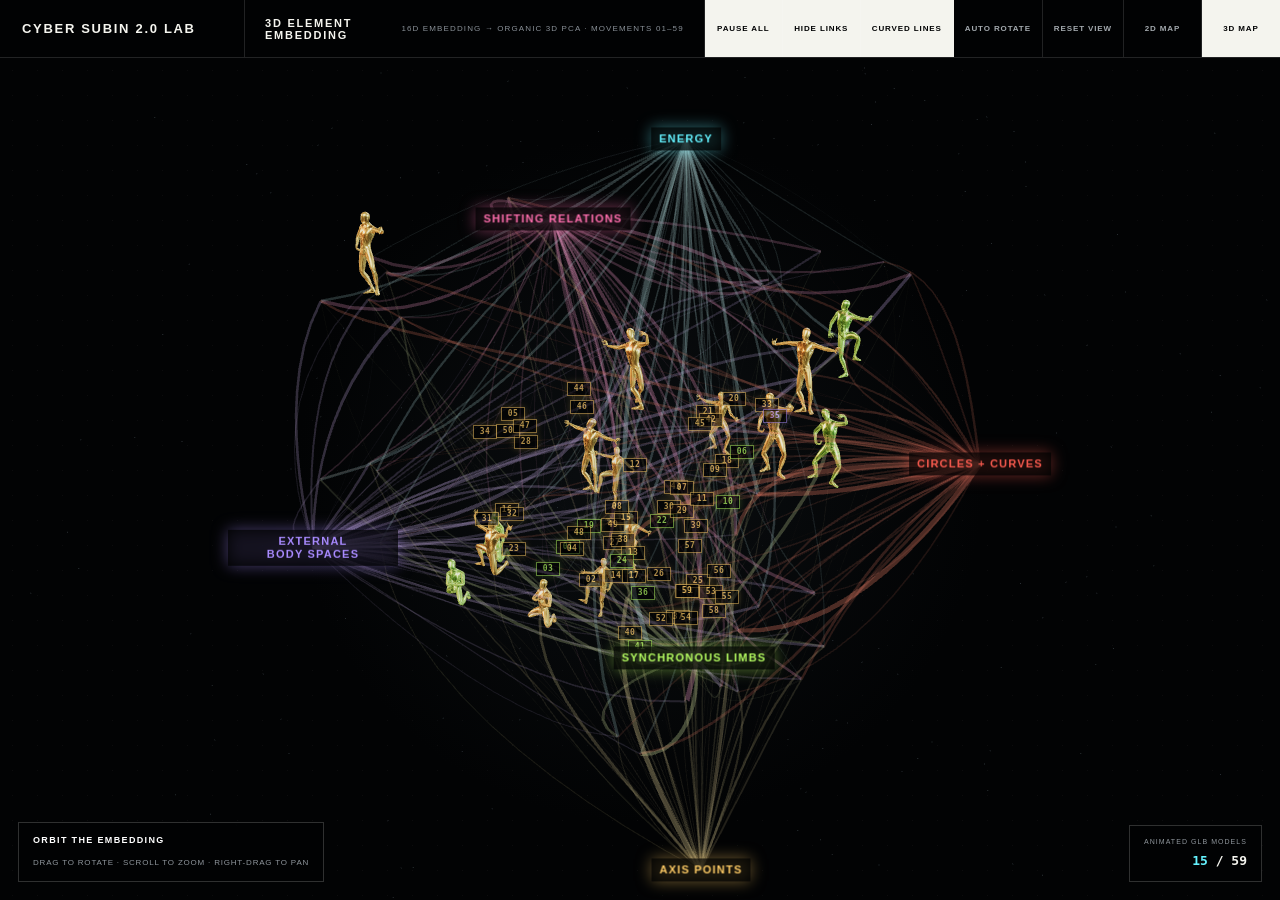
==== element-embedding-3d.html @ 4dd1ac89 "add new map" ====
<!doctype html>
<html lang="en">
  <head>
    <meta charset="UTF-8" />
    <meta name="viewport" content="width=device-width, initial-scale=1.0" />
    <meta
      name="description"
      content="A rotatable organic three-dimensional embedding of 59 animated Thai dance movements and six movement elements."
    />
    <title>Cyber Subin 2.0 — 3D Element Embedding</title>
    <link rel="stylesheet" href="/src/element-embedding-3d.css" />
    <script type="importmap">
      {
        "imports": {
          "three": "/vendor/three/build/three.module.js",
          "three/addons/": "/vendor/three/examples/jsm/"
        }
      }
    </script>
  </head>
  <body>
    <main id="element-space" class="element-space" aria-busy="true">
      <header class="space-header">
        <a class="space-header__brand" href="/">CYBER SUBIN 2.0 LAB</a>
        <div class="space-header__title">
          <strong>3D ELEMENT EMBEDDING</strong>
          <span>16D EMBEDDING → ORGANIC 3D PCA · MOVEMENTS 01–59</span>
        </div>
        <nav class="space-header__nav" aria-label="3D embedding controls and navigation">
          <button id="space-toggle-animation" type="button" aria-pressed="true">PAUSE ALL</button>
          <button id="space-toggle-links" type="button" aria-pressed="true">HIDE LINKS</button>
          <button id="space-line-style" type="button" aria-pressed="true">CURVED LINES</button>
          <button id="space-auto-rotate" type="button" aria-pressed="false">AUTO ROTATE</button>
          <button id="space-reset-view" type="button">RESET VIEW</button>
          <a href="/element-embedding.html">2D MAP</a>
          <a class="active" href="/element-embedding-3d.html" aria-current="page">3D MAP</a>
        </nav>
      </header>

      <section id="space-stage" class="space-stage" aria-label="Rotatable organic 3D dance movement embedding">
        <canvas id="space-canvas" aria-label="3D visualization; drag to rotate and scroll to zoom"></canvas>
        <div id="space-movement-labels" class="space-movement-labels" aria-hidden="true"></div>
        <div id="space-element-labels" class="space-element-labels" aria-hidden="true"></div>

        <div class="space-instructions">
          <strong>ORBIT THE EMBEDDING</strong>
          <span>DRAG TO ROTATE · SCROLL TO ZOOM · RIGHT-DRAG TO PAN</span>
        </div>

        <div id="space-status" class="space-status" aria-live="polite">
          <span>ANIMATED GLB MODELS</span>
          <strong><b id="space-loaded-count">0</b> / 59</strong>
        </div>

        <div id="space-loading" class="space-loading" role="status" aria-live="polite">
          <span class="space-loading__orbit"><i></i><i></i><i></i></span>
          <strong>BUILDING 3D EMBEDDING</strong>
          <small id="space-loading-detail">PROJECTING 16D MOVEMENT EMBEDDINGS</small>
        </div>

        <div id="space-error" class="space-error" hidden>
          <strong>THE 3D ELEMENT EMBEDDING COULD NOT LOAD</strong>
          <span id="space-error-message"></span>
        </div>
      </section>
    </main>

    <script type="module" src="/src/element-embedding-3d.js"></script>
  </body>
</html>
---- src/element-embedding-3d.css ----
:root {
  color-scheme: dark;
  --background: #020304;
  --foreground: #f5f5ef;
  --muted: #899097;
  --line: rgba(255, 255, 255, 0.13);
  --font: "Helvetica Neue", "Noto Sans Thai", Thonburi, Arial, sans-serif;
}

* {
  box-sizing: border-box;
}

html,
body {
  width: 100%;
  height: 100%;
  min-width: 320px;
  min-height: 560px;
  margin: 0;
  overflow: hidden;
  background: var(--background);
  color: var(--foreground);
  font-family: var(--font);
  -webkit-font-smoothing: antialiased;
}

button,
a {
  font: inherit;
}

.element-space {
  width: 100vw;
  height: 100dvh;
  display: grid;
  grid-template-rows: 58px minmax(0, 1fr);
  background: #020304;
}

.space-header {
  position: relative;
  z-index: 100;
  display: grid;
  grid-template-columns: 245px minmax(245px, 1fr) auto;
  align-items: stretch;
  border-bottom: 1px solid var(--line);
  background: rgba(2, 3, 4, 0.95);
  backdrop-filter: blur(16px);
}

.space-header__brand,
.space-header__title,
.space-header__nav > * {
  display: flex;
  align-items: center;
}

.space-header__brand {
  padding: 0 22px;
  border-right: 1px solid var(--line);
  color: var(--foreground);
  font-size: 13px;
  font-weight: 700;
  letter-spacing: 0.13em;
  text-decoration: none;
  white-space: nowrap;
}

.space-header__title {
  min-width: 0;
  gap: 14px;
  padding: 0 20px;
}

.space-header__title strong {
  font-size: 11px;
  letter-spacing: 0.16em;
}

.space-header__title span {
  color: var(--muted);
  font-size: 8px;
  letter-spacing: 0.14em;
  white-space: nowrap;
}

.space-header__nav {
  display: flex;
  align-items: stretch;
  border-left: 1px solid var(--line);
}

.space-header__nav > * {
  justify-content: center;
  min-width: 78px;
  padding: 0 11px;
  border: 0;
  border-right: 1px solid var(--line);
  background: transparent;
  color: #a2a8ad;
  font-size: 8px;
  font-weight: 700;
  letter-spacing: 0.11em;
  text-decoration: none;
  white-space: nowrap;
  cursor: pointer;
}

.space-header__nav > :last-child {
  border-right: 0;
}

.space-header__nav button:hover,
.space-header__nav button[aria-pressed="true"],
.space-header__nav a:hover,
.space-header__nav .active {
  background: #f4f4ee;
  color: #020304;
}

.space-header__nav button:focus-visible,
.space-header__nav a:focus-visible {
  outline: 2px solid #fff;
  outline-offset: -3px;
}

.space-stage {
  position: relative;
  min-height: 0;
  overflow: hidden;
  isolation: isolate;
  background:
    radial-gradient(circle at 50% 50%, rgba(33, 42, 48, 0.28), transparent 45%),
    #020304;
}

.space-stage::before {
  content: "";
  position: absolute;
  inset: 0;
  z-index: -1;
  opacity: 0.15;
  background-image: radial-gradient(circle, rgba(255, 255, 255, 0.25) 0.6px, transparent 0.8px);
  background-size: 25px 25px;
}

#space-canvas {
  position: absolute;
  inset: 0;
  width: 100%;
  height: 100%;
  display: block;
  outline: none;
  touch-action: none;
  cursor: grab;
}

#space-canvas:active {
  cursor: grabbing;
}

.space-movement-labels,
.space-element-labels {
  position: absolute;
  inset: 0;
  overflow: hidden;
  pointer-events: none;
}

.space-movement-label {
  --dominant-color: #fff;
  position: absolute;
  min-width: 24px;
  padding: 2px 4px;
  border: 1px solid color-mix(in srgb, var(--dominant-color), transparent 28%);
  background: rgba(0, 0, 0, 0.78);
  color: var(--dominant-color);
  font: 700 8px/1 ui-monospace, "SFMono-Regular", Menlo, monospace;
  letter-spacing: 0.05em;
  text-align: center;
  transform: translate(-50%, 20px);
  box-shadow: 0 0 7px color-mix(in srgb, var(--dominant-color), transparent 70%);
  will-change: transform, left, top;
}

.space-element-label {
  position: absolute;
  max-width: 170px;
  padding: 5px 8px;
  color: var(--element-color);
  background: rgba(2, 3, 4, 0.72);
  font-size: 11px;
  font-weight: 750;
  letter-spacing: 0.11em;
  line-height: 1.2;
  text-align: center;
  text-wrap: balance;
  transform: translate(-50%, -50%);
  filter: drop-shadow(0 0 8px color-mix(in srgb, var(--element-color), transparent 42%));
  will-change: transform, left, top;
}

.space-instructions,
.space-status {
  position: absolute;
  z-index: 20;
  bottom: 18px;
  padding: 12px 14px;
  border: 1px solid rgba(255, 255, 255, 0.18);
  background: rgba(2, 3, 4, 0.82);
  backdrop-filter: blur(14px);
  pointer-events: none;
}

.space-instructions {
  left: 18px;
}

.space-instructions strong,
.space-status span {
  display: block;
  margin-bottom: 6px;
  color: #fff;
  font-size: 9px;
  letter-spacing: 0.15em;
}

.space-instructions span {
  color: #8f969c;
  font-size: 8px;
  letter-spacing: 0.1em;
}

.space-status {
  right: 18px;
  min-width: 126px;
  text-align: right;
}

.space-status span {
  color: #8f969c;
  font-size: 7px;
}

.space-status strong {
  font: 700 13px/1 ui-monospace, "SFMono-Regular", Menlo, monospace;
}

.space-status b {
  color: #65f3ff;
}

.space-loading,
.space-error {
  position: absolute;
  z-index: 200;
  inset: 0;
  display: grid;
  place-content: center;
  justify-items: center;
  gap: 13px;
  background: #020304;
  color: #fff;
}

.space-error[hidden] {
  display: none;
}

.space-loading.is-ready {
  opacity: 0;
  visibility: hidden;
  transition: opacity 550ms ease, visibility 550ms ease;
}

.space-loading strong,
.space-error strong {
  font-size: 10px;
  letter-spacing: 0.18em;
}

.space-loading small,
.space-error span {
  color: #8d949a;
  font-size: 8px;
  letter-spacing: 0.12em;
}

.space-loading__orbit {
  position: relative;
  width: 56px;
  height: 56px;
  animation: space-spin 2.2s linear infinite;
}

.space-loading__orbit i {
  position: absolute;
  left: 50%;
  top: 50%;
  width: 7px;
  height: 7px;
  border-radius: 50%;
  background: var(--dot, #65f3ff);
}

.space-loading__orbit i:nth-child(1) { --dot: #65f3ff; transform: translate(-50%, -50%) translateY(-24px); }
.space-loading__orbit i:nth-child(2) { --dot: #ffcc66; transform: translate(-50%, -50%) rotate(120deg) translateY(-24px); }
.space-loading__orbit i:nth-child(3) { --dot: #ff6fae; transform: translate(-50%, -50%) rotate(240deg) translateY(-24px); }

@keyframes space-spin {
  to { transform: rotate(360deg); }
}

@media (max-width: 1180px) {
  .space-header {
    grid-template-columns: 190px minmax(160px, 1fr) auto;
  }

  .space-header__brand {
    padding: 0 14px;
    font-size: 10px;
  }

  .space-header__title span,
  .space-header__nav a:not(.active) {
    display: none;
  }

  .space-header__nav > * {
    min-width: 70px;
    padding: 0 8px;
    font-size: 7px;
  }
}

@media (max-width: 720px) {
  .element-space {
    grid-template-rows: 52px minmax(0, 1fr);
  }

  .space-header {
    grid-template-columns: 1fr auto;
  }

  .space-header__brand,
  #space-toggle-links,
  #space-reset-view {
    display: none;
  }

  .space-header__title {
    padding: 0 10px;
  }

  .space-header__title strong {
    font-size: 8px;
  }

  .space-header__nav > * {
    min-width: 60px;
  }

  .space-movement-label {
    font-size: 7px;
  }

  .space-element-label {
    max-width: 105px;
    font-size: 8px;
  }

  .space-instructions {
    left: 10px;
    bottom: 10px;
  }

  .space-status {
    right: 10px;
    bottom: 10px;
  }
}

@media (prefers-reduced-motion: reduce) {
  *,
  *::before,
  *::after {
    animation-duration: 0.01ms !important;
    transition-duration: 0.01ms !important;
  }
}
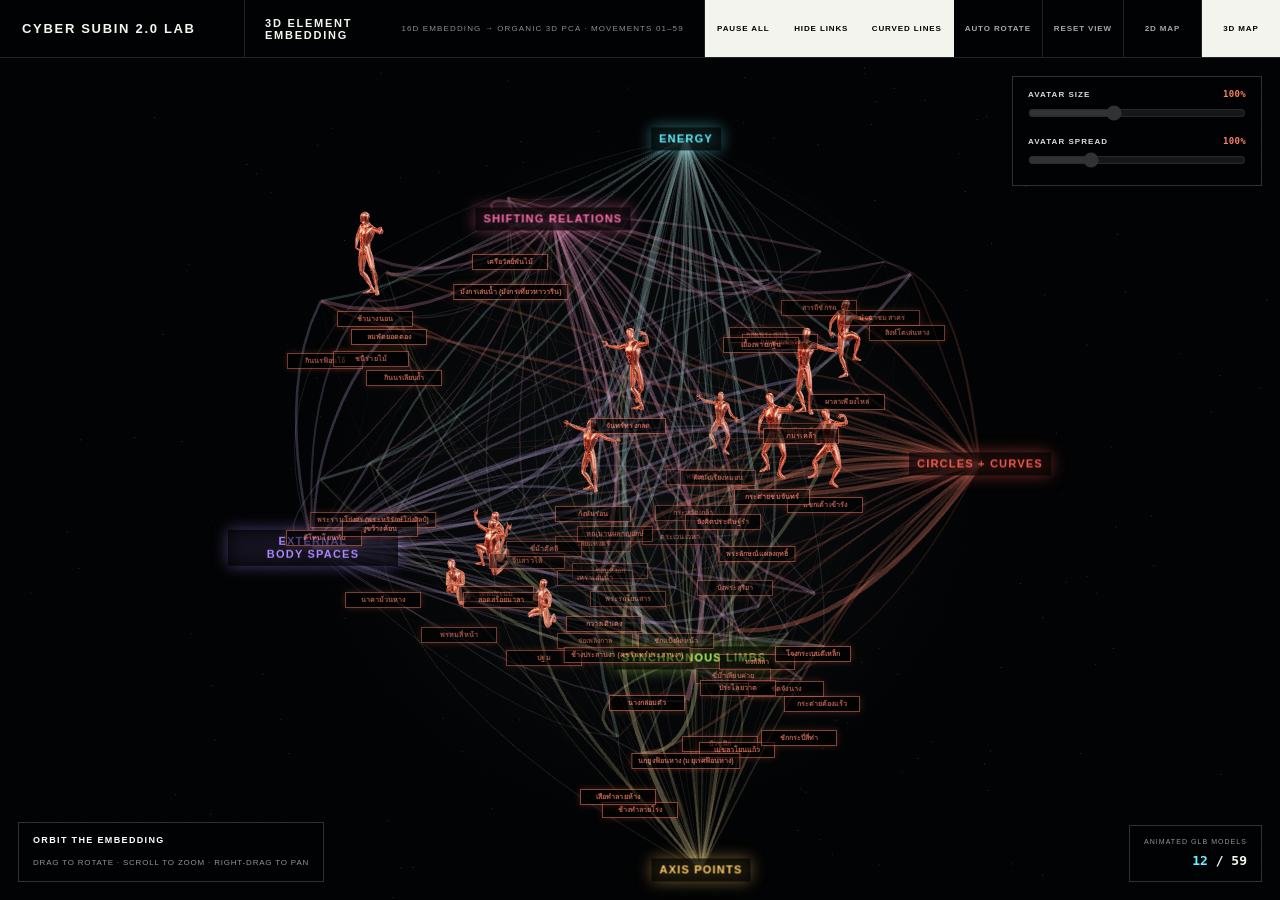
==== commit e9b68258: "fix viz" ====
--- a/element-embedding-3d.html
+++ b/element-embedding-3d.html
@@ -8,7 +8,7 @@
       content="A rotatable organic three-dimensional embedding of 59 animated Thai dance movements and six movement elements."
     />
     <title>Cyber Subin 2.0 — 3D Element Embedding</title>
-    <link rel="stylesheet" href="/src/element-embedding-3d.css" />
+    <link rel="stylesheet" href="/src/element-embedding-3d.css?v=movement-names-2" />
     <script type="importmap">
       {
         "imports": {
@@ -42,6 +42,19 @@
         <div id="space-movement-labels" class="space-movement-labels" aria-hidden="true"></div>
         <div id="space-element-labels" class="space-element-labels" aria-hidden="true"></div>
 
+        <aside class="space-display-controls" aria-label="Avatar display controls">
+          <label for="space-avatar-size">
+            <span>AVATAR SIZE</span>
+            <output id="space-avatar-size-value" for="space-avatar-size">100%</output>
+          </label>
+          <input id="space-avatar-size" type="range" min="50" max="180" value="100" step="5" disabled />
+          <label for="space-avatar-spread">
+            <span>AVATAR SPREAD</span>
+            <output id="space-avatar-spread-value" for="space-avatar-spread">100%</output>
+          </label>
+          <input id="space-avatar-spread" type="range" min="70" max="180" value="100" step="5" disabled />
+        </aside>
+
         <div class="space-instructions">
           <strong>ORBIT THE EMBEDDING</strong>
           <span>DRAG TO ROTATE · SCROLL TO ZOOM · RIGHT-DRAG TO PAN</span>
@@ -65,6 +78,6 @@
       </section>
     </main>
 
-    <script type="module" src="/src/element-embedding-3d.js"></script>
+    <script type="module" src="/src/element-embedding-3d.js?v=label-anchor-1"></script>
   </body>
 </html>
--- a/src/element-embedding-3d.css
+++ b/src/element-embedding-3d.css
@@ -171,13 +171,16 @@
 .space-movement-label {
   --dominant-color: #fff;
   position: absolute;
-  min-width: 24px;
-  padding: 2px 4px;
+  width: max-content;
+  min-width: 76px;
+  max-width: 180px;
+  padding: 3px 6px;
   border: 1px solid color-mix(in srgb, var(--dominant-color), transparent 28%);
   background: rgba(0, 0, 0, 0.78);
   color: var(--dominant-color);
-  font: 700 8px/1 ui-monospace, "SFMono-Regular", Menlo, monospace;
-  letter-spacing: 0.05em;
+  font: 700 7px/1.1 var(--font);
+  letter-spacing: 0.01em;
+  white-space: nowrap;
   text-align: center;
   transform: translate(-50%, 20px);
   box-shadow: 0 0 7px color-mix(in srgb, var(--dominant-color), transparent 70%);
@@ -201,6 +204,57 @@
   will-change: transform, left, top;
 }
 
+.space-display-controls {
+  position: absolute;
+  z-index: 30;
+  top: 18px;
+  right: 18px;
+  width: min(250px, calc(100vw - 36px));
+  padding: 13px 15px 14px;
+  border: 1px solid rgba(255, 255, 255, 0.18);
+  background: rgba(2, 3, 4, 0.84);
+  backdrop-filter: blur(14px);
+}
+
+.space-display-controls label {
+  display: flex;
+  align-items: center;
+  justify-content: space-between;
+  margin-bottom: 7px;
+  color: #daddd9;
+  font-size: 8px;
+  font-weight: 700;
+  letter-spacing: 0.13em;
+}
+
+.space-display-controls label:not(:first-child) {
+  margin-top: 13px;
+}
+
+.space-display-controls output {
+  color: #ff8066;
+  font: 700 9px/1 ui-monospace, "SFMono-Regular", Menlo, monospace;
+  letter-spacing: 0.04em;
+}
+
+.space-display-controls input[type="range"] {
+  width: 100%;
+  height: 14px;
+  margin: 0;
+  accent-color: #ff8066;
+  cursor: ew-resize;
+}
+
+.space-display-controls input[type="range"]:disabled {
+  cursor: wait;
+  opacity: 0.42;
+}
+
+.space-display-controls input[type="range"]:focus-visible {
+  outline: 1px solid #fff;
+  outline-offset: 3px;
+}
+
 .space-instructions,
 .space-status {
   position: absolute;
@@ -379,6 +433,13 @@
     right: 10px;
     bottom: 10px;
   }
+
+  .space-display-controls {
+    top: 10px;
+    right: 10px;
+    width: 205px;
+    padding: 10px 12px 11px;
+  }
 }
 
 @media (prefers-reduced-motion: reduce) {
